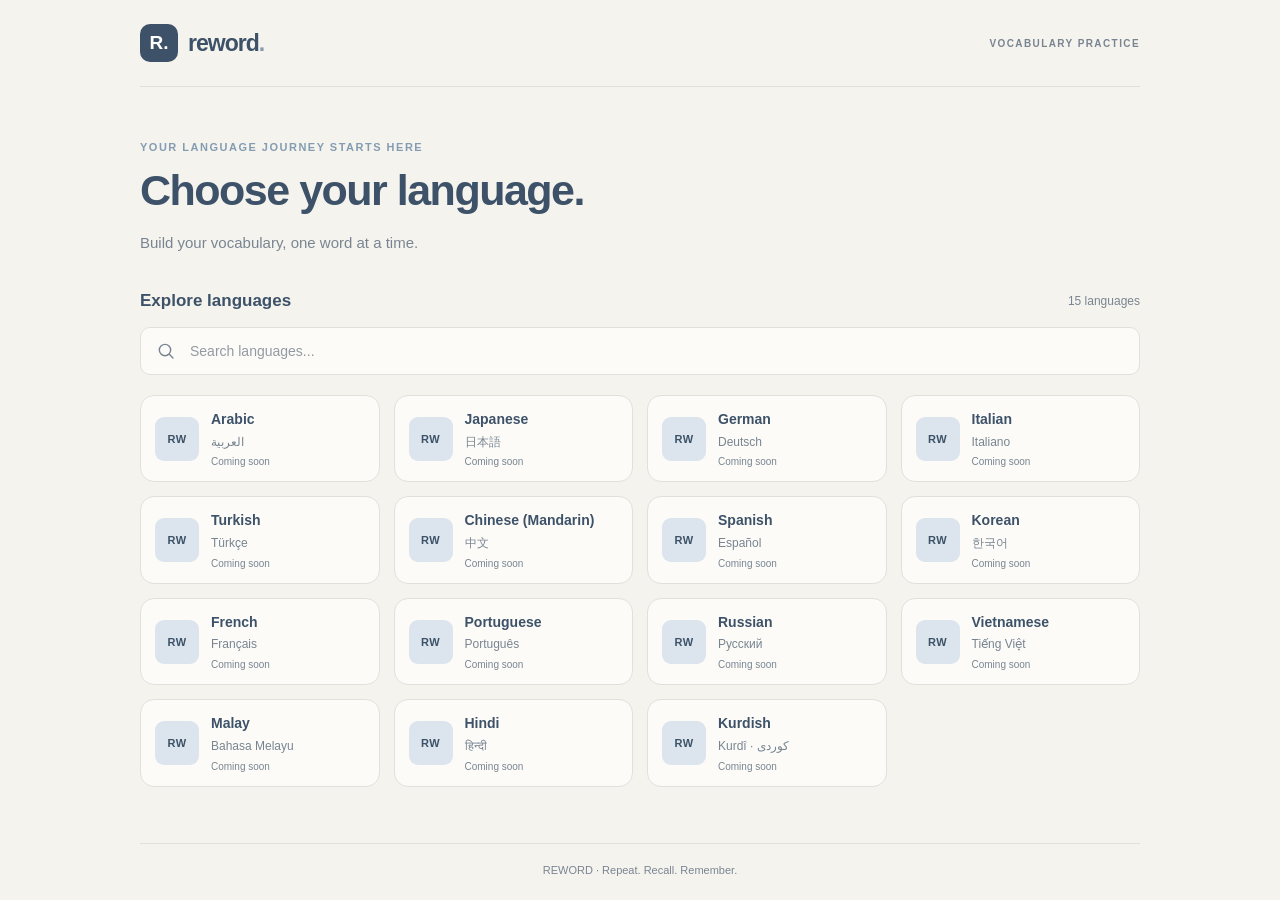
==== index.html @ 499ec7b2 "first commit" ====
<!DOCTYPE html>
<html lang="en">
<head>
    <meta charset="UTF-8">
    <meta name="viewport" content="width=device-width, initial-scale=1.0">

    <meta name="description"
          content="REWORD helps you build vocabulary through repetition.">

    <meta name="theme-color" content="#F5F3EE">

    <title>REWORD — Vocabulary Practice</title>

    <!-- CSS -->
    <link rel="stylesheet" href="css/style.css">
</head>

<body>

    <!-- HEADER -->
    <header class="site-header">

        <a class="brand" href="index.html" aria-label="REWORD home">
            <span class="brand-mark">R.</span>
            <span class="brand-name">reword<span class="brand-dot">.</span></span>
        </a>

        <span class="header-label">VOCABULARY PRACTICE</span>

    </header>


    <!-- MAIN CONTENT -->
    <main class="main-content">

        <!-- INTRODUCTION -->
        <section class="intro">
            <p class="eyebrow">YOUR LANGUAGE JOURNEY STARTS HERE</p>

            <h1>Choose your language.</h1>

            <p class="intro-description">
                Build your vocabulary, one word at a time.
            </p>
        </section>


        <!-- LANGUAGE CATALOG -->
        <section class="language-section">

            <div class="catalog-heading">
                <h2>Explore languages</h2>

                <span id="language-count" class="language-count">
                    15 languages
                </span>
            </div>


            <!-- SEARCH -->
            <label class="search-box" for="language-search">

                <svg
                    class="search-icon"
                    viewBox="0 0 24 24"
                    fill="none"
                    aria-hidden="true"
                >
                    <circle
                        cx="10.8"
                        cy="10.8"
                        r="6.8"
                        stroke="currentColor"
                        stroke-width="1.7"
                    />

                    <path
                        d="m16 16 4.3 4.3"
                        stroke="currentColor"
                        stroke-width="1.7"
                        stroke-linecap="round"
                    />
                </svg>

                <input
                    type="search"
                    id="language-search"
                    placeholder="Search languages..."
                    autocomplete="off"
                    spellcheck="false"
                >

            </label>


            <!-- JAVASCRIPT WILL INSERT LANGUAGE CARDS HERE -->
            <div
                id="language-grid"
                class="language-grid"
            ></div>


            <!-- EMPTY SEARCH RESULT -->
            <p id="empty-message" class="empty-message" hidden>
                No languages found. Try another search.
            </p>

        </section>

    </main>


    <!-- FOOTER -->
    <footer class="site-footer">
        <p>REWORD · Repeat. Recall. Remember.</p>
    </footer>


    <!-- JAVASCRIPT: PLACED AT THE BOTTOM -->
    <script src="js/script.js"></script>

</body>
</html>
---- css/style.css ----
/* =========================
   1. COLOR PALETTE
========================= */

:root {
    --cream: #F5F3EE;
    --mist-blue: #DCE5ED;
    --dusty-blue: #849CB2;
    --slate-blue: #3D5268;

    --text: #344657;
    --muted-text: #788591;
    --border: #E1E0DB;
    --card: #FCFBF8;
    --white: #FFFFFF;

    --radius-card: 14px;
    --radius-small: 10px;
}


/* =========================
   2. BASIC RESET
========================= */

* {
    box-sizing: border-box;
}

html {
    min-height: 100%;
    scroll-behavior: smooth;
}

body {
    margin: 0;
    min-height: 100vh;
    display: flex;
    flex-direction: column;

    background: var(--cream);
    color: var(--text);

    font-family:
        Inter,
        "Segoe UI",
        Arial,
        sans-serif;

    -webkit-font-smoothing: antialiased;
}

a {
    color: inherit;
    text-decoration: none;
}

button,
input {
    font: inherit;
}


/* =========================
   3. HEADER
========================= */

.site-header {
    width: min(100% - 48px, 1000px);
    margin: 0 auto;
    padding: 24px 0;

    display: flex;
    align-items: center;
    justify-content: space-between;

    border-bottom: 1px solid var(--border);
}

.brand {
    display: inline-flex;
    align-items: center;
    gap: 10px;
}

.brand-mark {
    display: grid;
    place-items: center;

    width: 38px;
    height: 38px;

    border-radius: 10px;
    background: var(--slate-blue);
    color: var(--white);

    font-size: 19px;
    font-weight: 700;
}

.brand-name {
    color: var(--slate-blue);
    font-size: 23px;
    font-weight: 700;
    letter-spacing: -1px;
}

.brand-dot {
    color: var(--dusty-blue);
}

.header-label {
    color: var(--muted-text);
    font-size: 10px;
    font-weight: 700;
    letter-spacing: 1.4px;
}


/* =========================
   4. MAIN CONTENT
========================= */

.main-content {
    flex: 1;
    width: min(100% - 48px, 1000px);
    margin: 0 auto;
}

.intro {
    padding: 54px 0 36px;
}

.eyebrow {
    margin: 0 0 12px;

    color: var(--dusty-blue);
    font-size: 11px;
    font-weight: 700;
    letter-spacing: 1.5px;
}

h1,
h2,
p {
    overflow-wrap: break-word;
}

h1 {
    margin: 0;

    color: var(--slate-blue);
    font-size: clamp(30px, 5vw, 43px);
    line-height: 1.2;
    letter-spacing: -1.5px;
}

.intro-description {
    margin: 13px 0 0;

    color: var(--muted-text);
    font-size: 15px;
    line-height: 1.7;
}


/* =========================
   5. LANGUAGE CATALOG
========================= */

.language-section {
    padding-bottom: 52px;
}

.catalog-heading {
    display: flex;
    align-items: center;
    justify-content: space-between;
    gap: 12px;

    margin-bottom: 16px;
}

.catalog-heading h2 {
    margin: 0;

    color: var(--slate-blue);
    font-size: 17px;
    font-weight: 650;
}

.language-count {
    color: var(--muted-text);
    font-size: 12px;
}


/* Search field */

.search-box {
    display: flex;
    align-items: center;
    gap: 12px;

    width: 100%;
    min-height: 48px;
    margin-bottom: 20px;
    padding: 0 15px;

    border: 1px solid var(--border);
    border-radius: var(--radius-small);
    background: var(--card);

    transition:
        border-color 160ms ease,
        box-shadow 160ms ease;
}

.search-box:focus-within {
    border-color: var(--dusty-blue);
    box-shadow: 0 0 0 3px rgba(132, 156, 178, 0.16);
}

.search-icon {
    flex: 0 0 20px;
    width: 20px;
    height: 20px;
    color: var(--muted-text);
}

.search-box input {
    width: 100%;
    min-width: 0;
    min-height: 46px;

    border: 0;
    outline: 0;
    background: transparent;

    color: var(--text);
    font-size: 14px;
}

.search-box input::placeholder {
    color: #929BA3;
}


/* Responsive card grid */

.language-grid {
    display: grid;
    grid-template-columns: repeat(2, minmax(0, 1fr));
    gap: 12px;
}


/* Individual language card */

.language-card {
    display: flex;
    align-items: center;
    gap: 12px;

    min-width: 0;
    min-height: 76px;
    padding: 12px;

    border: 1px solid var(--border);
    border-radius: var(--radius-card);
    background: var(--card);

    transition:
        border-color 160ms ease,
        background-color 160ms ease,
        transform 160ms ease;
}

.language-card:hover {
    border-color: #C4D0DA;
    background: var(--white);
    transform: translateY(-2px);
}

.language-card:focus-visible {
    outline: 3px solid var(--dusty-blue);
    outline-offset: 3px;
}


/* Small image thumbnail */

.language-image {
    display: block;
    flex: 0 0 44px;

    width: 44px;
    height: 44px;

    overflow: hidden;
    border-radius: 9px;
    background: var(--mist-blue);
    object-fit: cover;
}


/* Image placeholder shown until artwork is added */

.image-placeholder {
    display: grid;
    place-items: center;
    flex: 0 0 44px;

    width: 44px;
    height: 44px;

    border-radius: 9px;
    background: var(--mist-blue);
    color: var(--slate-blue);

    font-size: 11px;
    font-weight: 700;
    letter-spacing: 0.5px;
}

.language-info {
    flex: 1;
    min-width: 0;
}

.language-name {
    margin: 0;

    color: var(--slate-blue);
    font-size: 14px;
    font-weight: 650;
    line-height: 1.4;
}

.language-native {
    margin: 4px 0 0;

    color: var(--muted-text);
    font-size: 12px;
    line-height: 1.4;
}

.language-status {
    display: block;
    margin-top: 6px;

    color: var(--muted-text);
    font-size: 10px;
}


/* No search results */

.empty-message {
    padding: 30px 12px;

    color: var(--muted-text);
    font-size: 14px;
    text-align: center;
}


/* =========================
   6. FOOTER
========================= */

.site-footer {
    width: min(100% - 48px, 1000px);
    margin: 0 auto;
    padding: 20px 0 24px;

    border-top: 1px solid var(--border);

    color: var(--muted-text);
    font-size: 11px;
    text-align: center;
}

.site-footer p {
    margin: 0;
}


/* =========================
   7. RESPONSIVE DESIGN
========================= */

/* Small mobile phones */

@media (max-width: 420px) {
    .site-header,
    .main-content,
    .site-footer {
        width: calc(100% - 28px);
    }

    .site-header {
        padding: 18px 0;
    }

    .brand-name {
        font-size: 21px;
    }

    .header-label {
        max-width: 110px;
        font-size: 8px;
        letter-spacing: 0.8px;
        text-align: right;
    }

    .intro {
        padding: 38px 0 28px;
    }

    .eyebrow {
        font-size: 9px;
        letter-spacing: 1px;
    }

    h1 {
        font-size: 30px;
        letter-spacing: -1px;
    }

    .intro-description {
        font-size: 13px;
    }

    .language-grid {
        gap: 8px;
    }

    .language-card {
        gap: 8px;
        min-height: 70px;
        padding: 9px;
    }

    .language-image,
    .image-placeholder {
        flex-basis: 34px;
        width: 34px;
        height: 34px;
    }

    .language-name {
        font-size: 12px;
    }

    .language-native {
        font-size: 11px;
    }
}

/* Wider screens */

@media (min-width: 700px) {
    .language-grid {
        grid-template-columns: repeat(3, minmax(0, 1fr));
        gap: 14px;
    }

    .language-card {
        padding: 14px;
    }
}

@media (min-width: 960px) {
    .language-grid {
        grid-template-columns: repeat(4, minmax(0, 1fr));
    }
}

/* Respect reduced-motion preferences */

@media (prefers-reduced-motion: reduce) {
    *,
    *::before,
    *::after {
        scroll-behavior: auto !important;
        transition: none !important;
    }
}
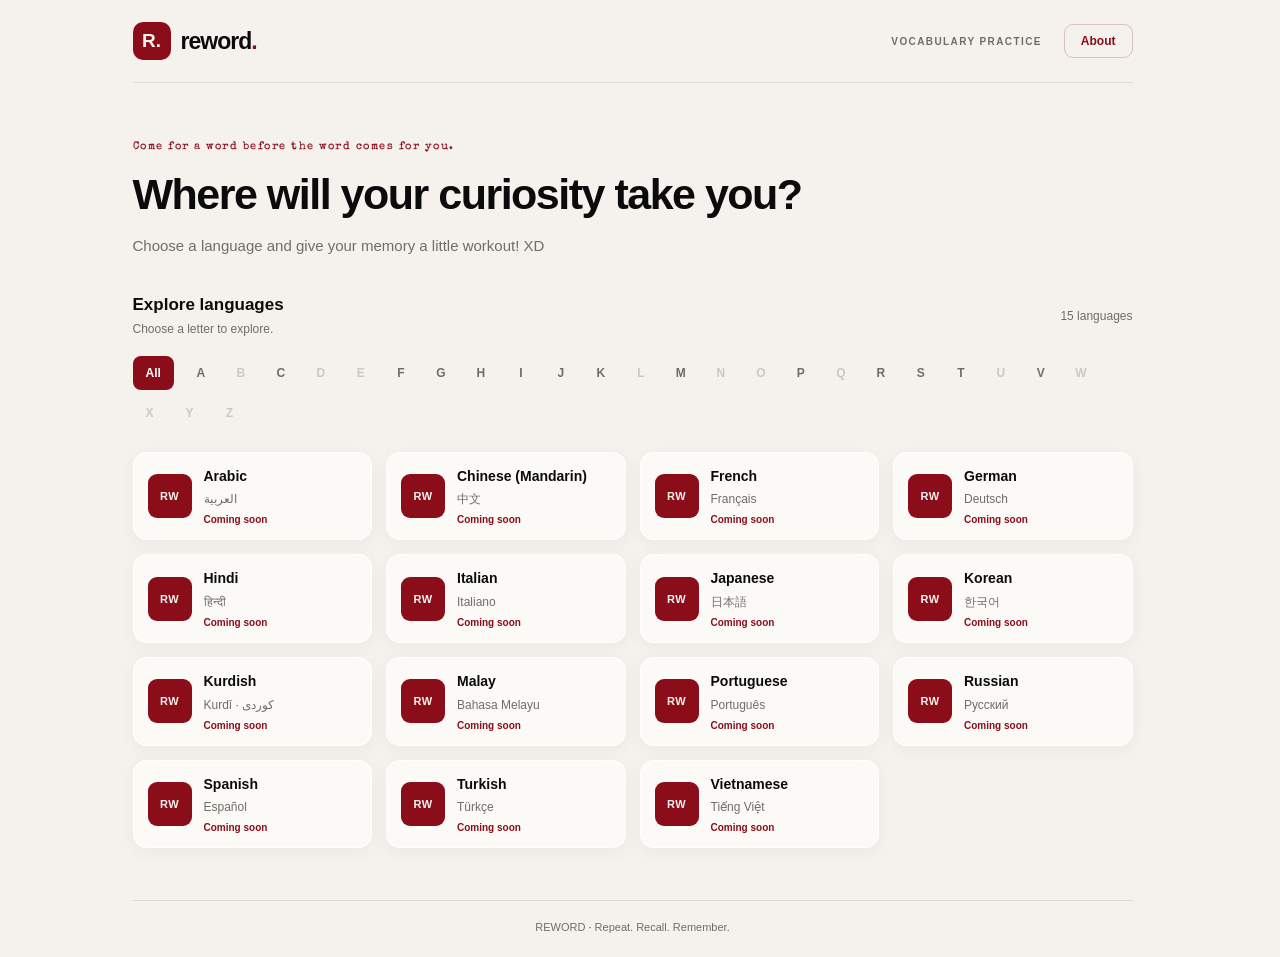
==== commit f9162546: "changed palette colour, changed search bar to more simple like a-z filter, add button about." ====
--- a/index.html
+++ b/index.html
@@ -1,3 +1,4 @@
+
 <!DOCTYPE html>
 <html lang="en">
 <head>
@@ -7,12 +8,20 @@
     <meta name="description"
           content="REWORD helps you build vocabulary through repetition.">
 
-    <meta name="theme-color" content="#F5F3EE">
+    <meta name="theme-color" content="#F5F2ED">
 
     <title>REWORD — Vocabulary Practice</title>
 
-    <!-- CSS -->
+    
+<link rel="preconnect" href="https://fonts.googleapis.com">
+<link rel="preconnect" href="https://fonts.gstatic.com" crossorigin>
+<link href="https://fonts.googleapis.com/css2?family=Special+Elite&display=swap" rel="stylesheet">
+
+<link rel="stylesheet" href="css/style.css">
+
+
     <link rel="stylesheet" href="css/style.css">
+    <script src="js/script.js" defer></script>
 </head>
 
 <body>
@@ -25,7 +34,19 @@
             <span class="brand-name">reword<span class="brand-dot">.</span></span>
         </a>
 
-        <span class="header-label">VOCABULARY PRACTICE</span>
+        <div class="header-actions">
+            <span class="header-label">VOCABULARY PRACTICE</span>
+
+            <button
+                class="about-button"
+                id="about-open"
+                type="button"
+                aria-haspopup="dialog"
+                aria-controls="about-dialog"
+            >
+                About
+            </button>
+        </div>
 
     </header>
 
@@ -33,14 +54,13 @@
     <!-- MAIN CONTENT -->
     <main class="main-content">
 
-        <!-- INTRODUCTION -->
         <section class="intro">
-            <p class="eyebrow">YOUR LANGUAGE JOURNEY STARTS HERE</p>
+            <p class="eyebrow">Come for a word before the word comes for you.</p>
 
-            <h1>Choose your language.</h1>
+            <h1>Where will your curiosity take you?</h1>
 
             <p class="intro-description">
-                Build your vocabulary, one word at a time.
+                Choose a language and give your memory a little workout! XD
             </p>
         </section>
 
@@ -49,7 +69,12 @@
         <section class="language-section">
 
             <div class="catalog-heading">
-                <h2>Explore languages</h2>
+                <div>
+                    <h2>Explore languages</h2>
+                    <p class="catalog-subtitle">
+                        Choose a letter to explore.
+                    </p>
+                </div>
 
                 <span id="language-count" class="language-count">
                     15 languages
@@ -57,52 +82,25 @@
             </div>
 
 
-            <!-- SEARCH -->
-            <label class="search-box" for="language-search">
-
-                <svg
-                    class="search-icon"
-                    viewBox="0 0 24 24"
-                    fill="none"
-                    aria-hidden="true"
-                >
-                    <circle
-                        cx="10.8"
-                        cy="10.8"
-                        r="6.8"
-                        stroke="currentColor"
-                        stroke-width="1.7"
-                    />
-
-                    <path
-                        d="m16 16 4.3 4.3"
-                        stroke="currentColor"
-                        stroke-width="1.7"
-                        stroke-linecap="round"
-                    />
-                </svg>
-
-                <input
-                    type="search"
-                    id="language-search"
-                    placeholder="Search languages..."
-                    autocomplete="off"
-                    spellcheck="false"
-                >
-
-            </label>
+            <!-- A–Z FILTER -->
+            <nav
+                id="alphabet-filter"
+                class="alphabet-filter"
+                aria-label="Filter languages alphabetically"
+            >
+                <!-- JavaScript inserts the filter buttons here. -->
+            </nav>
 
 
-            <!-- JAVASCRIPT WILL INSERT LANGUAGE CARDS HERE -->
+            <!-- LANGUAGE CARDS -->
             <div
                 id="language-grid"
                 class="language-grid"
             ></div>
 
 
-            <!-- EMPTY SEARCH RESULT -->
             <p id="empty-message" class="empty-message" hidden>
-                No languages found. Try another search.
+                No languages start with this letter.
             </p>
 
         </section>
@@ -110,14 +108,66 @@
     </main>
 
 
+    <!-- ABOUT DIALOG -->
+    <dialog
+        id="about-dialog"
+        class="about-dialog"
+        aria-labelledby="about-title"
+    >
+        <div class="about-content">
+
+            <div class="about-heading">
+                <div>
+                    <p class="eyebrow">THE IDEA BEHIND REWORD</p>
+                    <h2 id="about-title">Why REWORD?</h2>
+                </div>
+
+                <button
+                    class="about-close"
+                    id="about-close"
+                    type="button"
+                    aria-label="Close About"
+                >
+                    &times;
+                </button>
+            </div>
+
+     <p>
+    REWORD began with a personal need: I wanted my own
+    language-learning library with visual references and
+    tools to help me remember vocabulary. I believe words
+    are a good place to start — after all, how can we build
+    sentences without knowing the words? Unable to afford
+    expensive courses, I decided to build the learning
+    space I wished I had.
+</p>
+
+<p>
+    I'm still learning to code, with AI helping along the
+    way, but the ideas come from my own needs, and the 3D
+    images are made by me. REWORD is free for personal use.
+    For other licensing needs, please contact me first.
+    This project is still a work in progress, so mistakes
+    may happen. If you find it useful, optional donations
+    are welcome.
+</p>
+
+<div class="about-quote">
+    Repeat. Recall. Remember.
+</div>
+
+<p class="about-signature">
+    REWORD — Words First. Fluency Follows.
+</p>
+
+        </div>
+    </dialog>
+
+
     <!-- FOOTER -->
     <footer class="site-footer">
-        <p>REWORD · Repeat. Recall. Remember.</p>
+        <p>REWORD <span>·</span> Repeat. Recall. Remember.</p>
     </footer>
 
-
-    <!-- JAVASCRIPT: PLACED AT THE BOTTOM -->
-    <script src="js/script.js"></script>
-
 </body>
-</html>+</html>
--- a/css/style.css
+++ b/css/style.css
@@ -1,28 +1,34 @@
 
-/* =========================
-   1. COLOR PALETTE
-========================= */
+/* ========================================
+   1. COLORS & VARIABLES
+======================================== */
 
 :root {
-    --cream: #F5F3EE;
-    --mist-blue: #DCE5ED;
-    --dusty-blue: #849CB2;
-    --slate-blue: #3D5268;
-
-    --text: #344657;
-    --muted-text: #788591;
-    --border: #E1E0DB;
-    --card: #FCFBF8;
+    --black: #0B0B0B;
+    --crimson: #8B0D1A;
+    --off-white: #F5F2ED;
     --white: #FFFFFF;
+
+    --background: var(--off-white);
+    --text: var(--black);
+    --muted-text: #716C68;
+    --border: rgba(11, 11, 11, 0.10);
+
+    --card: rgba(255, 255, 255, 0.58);
+    --card-hover: rgba(255, 255, 255, 0.88);
+    --glass-border: rgba(255, 255, 255, 0.80);
 
     --radius-card: 14px;
     --radius-small: 10px;
-}
-
-
-/* =========================
-   2. BASIC RESET
-========================= */
+
+    --shadow-soft: 0 4px 18px rgba(11, 11, 11, 0.045);
+    --shadow-hover: 0 8px 24px rgba(11, 11, 11, 0.075);
+}
+
+
+/* ========================================
+   2. RESET & BASE
+======================================== */
 
 * {
     box-sizing: border-box;
@@ -30,25 +36,31 @@
 
 html {
     min-height: 100%;
-    scroll-behavior: smooth;
+    scrollbar-gutter: stable;
 }
 
 body {
-    margin: 0;
-    min-height: 100vh;
     display: flex;
     flex-direction: column;
 
-    background: var(--cream);
+    min-height: 100vh;
+    margin: 0;
+
+    background: var(--background);
     color: var(--text);
 
-    font-family:
-        Inter,
-        "Segoe UI",
-        Arial,
-        sans-serif;
-
+    font-family: Inter, "Segoe UI", Arial, sans-serif;
     -webkit-font-smoothing: antialiased;
+}
+
+button,
+input {
+    font: inherit;
+    -webkit-tap-highlight-color: transparent;
+}
+
+button {
+    color: inherit;
 }
 
 a {
@@ -56,24 +68,37 @@
     text-decoration: none;
 }
 
-button,
-input {
-    font: inherit;
-}
-
-
-/* =========================
+img {
+    max-width: 100%;
+}
+
+h1,
+h2,
+h3,
+p {
+    overflow-wrap: break-word;
+}
+
+button:focus-visible,
+a:focus-visible {
+    outline: 3px solid var(--crimson);
+    outline-offset: 3px;
+}
+
+
+/* ========================================
    3. HEADER
-========================= */
+======================================== */
 
 .site-header {
-    width: min(100% - 48px, 1000px);
-    margin: 0 auto;
-    padding: 24px 0;
-
     display: flex;
     align-items: center;
     justify-content: space-between;
+    gap: 20px;
+
+    width: min(100% - 48px, 1000px);
+    margin: 0 auto;
+    padding: 22px 0;
 
     border-bottom: 1px solid var(--border);
 }
@@ -82,6 +107,7 @@
     display: inline-flex;
     align-items: center;
     gap: 10px;
+    flex-shrink: 0;
 }
 
 .brand-mark {
@@ -92,22 +118,28 @@
     height: 38px;
 
     border-radius: 10px;
-    background: var(--slate-blue);
-    color: var(--white);
+    background: var(--crimson);
+    color: var(--off-white);
 
     font-size: 19px;
-    font-weight: 700;
+    font-weight: 750;
 }
 
 .brand-name {
-    color: var(--slate-blue);
+    color: var(--black);
     font-size: 23px;
-    font-weight: 700;
+    font-weight: 750;
     letter-spacing: -1px;
 }
 
 .brand-dot {
-    color: var(--dusty-blue);
+    color: var(--crimson);
+}
+
+.header-actions {
+    display: flex;
+    align-items: center;
+    gap: 22px;
 }
 
 .header-label {
@@ -117,13 +149,40 @@
     letter-spacing: 1.4px;
 }
 
-
-/* =========================
-   4. MAIN CONTENT
-========================= */
+.about-button {
+    padding: 9px 16px;
+
+    border: 1px solid rgba(139, 13, 26, 0.22);
+    border-radius: 9px;
+
+    background: transparent;
+    color: var(--crimson);
+
+    font-size: 12px;
+    font-weight: 700;
+
+    cursor: pointer;
+
+    transition:
+        background-color 160ms ease,
+        color 160ms ease,
+        border-color 160ms ease;
+}
+
+.about-button:hover {
+    background: var(--crimson);
+    border-color: var(--crimson);
+    color: var(--white);
+}
+
+
+/* ========================================
+   4. MAIN CONTENT & INTRO
+======================================== */
 
 .main-content {
     flex: 1;
+
     width: min(100% - 48px, 1000px);
     margin: 0 auto;
 }
@@ -132,26 +191,26 @@
     padding: 54px 0 36px;
 }
 
+
 .eyebrow {
     margin: 0 0 12px;
 
-    color: var(--dusty-blue);
+    font-family: "Special Elite", monospace;
+    color: var(--crimson);
     font-size: 11px;
-    font-weight: 700;
+    font-weight: 400;
     letter-spacing: 1.5px;
-}
-
-h1,
-h2,
-p {
-    overflow-wrap: break-word;
-}
+    line-height: 1.8;
+    text-shadow: 0 0 1px rgba(139, 13, 26, 0.35);
+}
+
 
 h1 {
     margin: 0;
 
-    color: var(--slate-blue);
+    color: var(--black);
     font-size: clamp(30px, 5vw, 43px);
+    font-weight: 750;
     line-height: 1.2;
     letter-spacing: -1.5px;
 }
@@ -165,9 +224,9 @@
 }
 
 
-/* =========================
+/* ========================================
    5. LANGUAGE CATALOG
-========================= */
+======================================== */
 
 .language-section {
     padding-bottom: 52px;
@@ -177,77 +236,98 @@
     display: flex;
     align-items: center;
     justify-content: space-between;
-    gap: 12px;
-
-    margin-bottom: 16px;
+    gap: 16px;
+
+    margin-bottom: 18px;
 }
 
 .catalog-heading h2 {
     margin: 0;
 
-    color: var(--slate-blue);
+    color: var(--black);
     font-size: 17px;
+    font-weight: 700;
+}
+
+.catalog-subtitle {
+    margin: 5px 0 0;
+
+    color: var(--muted-text);
+    font-size: 12px;
+    line-height: 1.5;
+}
+
+.language-count {
+    flex-shrink: 0;
+
+    color: var(--muted-text);
+    font-size: 12px;
+    white-space: nowrap;
+}
+
+
+/* ========================================
+   6. A–Z FILTER
+======================================== */
+
+.alphabet-filter {
+    display: flex;
+    flex-wrap: wrap;
+    gap: 6px;
+
+    margin-bottom: 22px;
+}
+
+.letter-button {
+    display: grid;
+    place-items: center;
+
+    min-width: 34px;
+    height: 34px;
+    padding: 0 8px;
+
+    border: 1px solid transparent;
+    border-radius: 8px;
+
+    background: transparent;
+    color: var(--muted-text);
+
+    font-size: 12px;
     font-weight: 650;
-}
-
-.language-count {
-    color: var(--muted-text);
-    font-size: 12px;
-}
-
-
-/* Search field */
-
-.search-box {
-    display: flex;
-    align-items: center;
-    gap: 12px;
-
-    width: 100%;
-    min-height: 48px;
-    margin-bottom: 20px;
-    padding: 0 15px;
-
-    border: 1px solid var(--border);
-    border-radius: var(--radius-small);
-    background: var(--card);
+
+    cursor: pointer;
 
     transition:
-        border-color 160ms ease,
-        box-shadow 160ms ease;
-}
-
-.search-box:focus-within {
-    border-color: var(--dusty-blue);
-    box-shadow: 0 0 0 3px rgba(132, 156, 178, 0.16);
-}
-
-.search-icon {
-    flex: 0 0 20px;
-    width: 20px;
-    height: 20px;
-    color: var(--muted-text);
-}
-
-.search-box input {
-    width: 100%;
-    min-width: 0;
-    min-height: 46px;
-
-    border: 0;
-    outline: 0;
-    background: transparent;
-
-    color: var(--text);
-    font-size: 14px;
-}
-
-.search-box input::placeholder {
-    color: #929BA3;
-}
-
-
-/* Responsive card grid */
+        background-color 150ms ease,
+        color 150ms ease,
+        border-color 150ms ease;
+}
+
+.letter-button:hover:not(:disabled) {
+    border-color: var(--border);
+    background: rgba(255, 255, 255, 0.65);
+    color: var(--black);
+}
+
+.letter-button[aria-pressed="true"] {
+    background: var(--crimson);
+    color: var(--white);
+}
+
+.letter-button:disabled {
+    opacity: 0.30;
+    cursor: not-allowed;
+}
+
+.letter-button.all-button {
+    padding: 0 12px;
+    margin-right: 4px;
+}
+
+
+/* ========================================
+   7. LANGUAGE GRID
+======================================== */
 
 .language-grid {
     display: grid;
@@ -256,7 +336,9 @@
 }
 
 
-/* Individual language card */
+/* ========================================
+   8. LANGUAGE CARDS
+======================================== */
 
 .language-card {
     display: flex;
@@ -267,46 +349,29 @@
     min-height: 76px;
     padding: 12px;
 
-    border: 1px solid var(--border);
+    border: 1px solid var(--glass-border);
     border-radius: var(--radius-card);
+
     background: var(--card);
+    box-shadow: var(--shadow-soft);
 
     transition:
+        background-color 160ms ease,
         border-color 160ms ease,
-        background-color 160ms ease,
+        box-shadow 160ms ease,
         transform 160ms ease;
 }
 
 .language-card:hover {
-    border-color: #C4D0DA;
-    background: var(--white);
     transform: translateY(-2px);
-}
-
-.language-card:focus-visible {
-    outline: 3px solid var(--dusty-blue);
-    outline-offset: 3px;
-}
-
-
-/* Small image thumbnail */
-
-.language-image {
-    display: block;
-    flex: 0 0 44px;
-
-    width: 44px;
-    height: 44px;
-
-    overflow: hidden;
-    border-radius: 9px;
-    background: var(--mist-blue);
-    object-fit: cover;
-}
-
-
-/* Image placeholder shown until artwork is added */
-
+
+    background: var(--card-hover);
+    border-color: rgba(139, 13, 26, 0.18);
+
+    box-shadow: var(--shadow-hover);
+}
+
+.language-image,
 .image-placeholder {
     display: grid;
     place-items: center;
@@ -315,12 +380,21 @@
     width: 44px;
     height: 44px;
 
+    overflow: hidden;
     border-radius: 9px;
-    background: var(--mist-blue);
-    color: var(--slate-blue);
+}
+
+.language-image {
+    background: #E9E3DC;
+    object-fit: cover;
+}
+
+.image-placeholder {
+    background: var(--crimson);
+    color: var(--off-white);
 
     font-size: 11px;
-    font-weight: 700;
+    font-weight: 750;
     letter-spacing: 0.5px;
 }
 
@@ -332,9 +406,9 @@
 .language-name {
     margin: 0;
 
-    color: var(--slate-blue);
+    color: var(--black);
     font-size: 14px;
-    font-weight: 650;
+    font-weight: 700;
     line-height: 1.4;
 }
 
@@ -343,32 +417,151 @@
 
     color: var(--muted-text);
     font-size: 12px;
-    line-height: 1.4;
+    line-height: 1.5;
 }
 
 .language-status {
     display: block;
     margin-top: 6px;
 
-    color: var(--muted-text);
+    color: var(--crimson);
     font-size: 10px;
-}
-
-
-/* No search results */
+    font-weight: 600;
+}
+
+
+/* ========================================
+   9. EMPTY MESSAGE
+======================================== */
 
 .empty-message {
-    padding: 30px 12px;
+    padding: 24px 12px;
 
     color: var(--muted-text);
     font-size: 14px;
     text-align: center;
 }
 
-
-/* =========================
-   6. FOOTER
-========================= */
+.empty-message[hidden] {
+    display: none;
+}
+
+
+/* ========================================
+   10. ABOUT DIALOG
+======================================== */
+
+.about-dialog {
+    width: min(520px, calc(100% - 32px));
+    max-width: 520px;
+    max-height: min(80vh, 680px);
+    padding: 0;
+
+    overflow-y: auto;
+
+    border: 1px solid rgba(11, 11, 11, 0.08);
+    border-radius: 18px;
+
+    background: var(--white);
+    color: var(--black);
+
+    box-shadow: 0 24px 80px rgba(0, 0, 0, 0.20);
+}
+
+.about-dialog::backdrop {
+    background: rgba(11, 11, 11, 0.48);
+}
+
+.about-content {
+    padding: 30px;
+}
+
+.about-heading {
+    display: flex;
+    align-items: flex-start;
+    justify-content: space-between;
+    gap: 20px;
+
+    margin-bottom: 24px;
+}
+
+.about-heading .eyebrow {
+    margin-bottom: 10px;
+    line-height: 1.6;
+}
+
+.about-heading h2 {
+    margin: 0;
+
+    font-size: 29px;
+    font-weight: 750;
+    line-height: 1.2;
+    letter-spacing: -0.8px;
+}
+
+.about-close {
+    display: grid;
+    place-items: center;
+    flex: 0 0 36px;
+
+    width: 36px;
+    height: 36px;
+
+    border: 0;
+    border-radius: 50%;
+
+    background: #F3F1EE;
+    color: var(--black);
+
+    font-size: 25px;
+    line-height: 1;
+
+    cursor: pointer;
+
+    transition:
+        background-color 150ms ease,
+        color 150ms ease;
+}
+
+.about-close:hover {
+    background: var(--crimson);
+    color: var(--white);
+}
+
+.about-content > p {
+    margin: 0 0 16px;
+
+    color: #514D49;
+    font-size: 14px;
+    line-height: 1.85;
+}
+
+.about-quote {
+    margin: 24px 0 18px;
+    padding: 16px 18px;
+
+    border-left: 3px solid var(--crimson);
+    border-radius: 0 8px 8px 0;
+
+    background: #F8F5F1;
+    color: var(--crimson);
+
+    font-size: 15px;
+    font-weight: 750;
+    letter-spacing: 0.1px;
+}
+
+.about-content > p.about-signature {
+    margin-bottom: 0;
+
+    color: var(--muted-text);
+    font-size: 11px;
+}
+
+
+/* ========================================
+   11. FOOTER
+======================================== */
 
 .site-footer {
     width: min(100% - 48px, 1000px);
@@ -386,12 +579,14 @@
     margin: 0;
 }
 
-
-/* =========================
-   7. RESPONSIVE DESIGN
-========================= */
-
-/* Small mobile phones */
+.site-footer span {
+    color: var(--crimson);
+}
+
+
+/* ========================================
+   12. MOBILE
+======================================== */
 
 @media (max-width: 420px) {
     .site-header,
@@ -402,17 +597,33 @@
 
     .site-header {
         padding: 18px 0;
+        gap: 10px;
+    }
+
+    .brand {
+        gap: 8px;
+    }
+
+    .brand-mark {
+        width: 34px;
+        height: 34px;
+        font-size: 17px;
     }
 
     .brand-name {
         font-size: 21px;
     }
 
+    .header-actions {
+        gap: 10px;
+    }
+
     .header-label {
-        max-width: 110px;
-        font-size: 8px;
-        letter-spacing: 0.8px;
-        text-align: right;
+        display: none;
+    }
+
+    .about-button {
+        padding: 8px 13px;
     }
 
     .intro {
@@ -431,6 +642,30 @@
 
     .intro-description {
         font-size: 13px;
+    }
+
+    .catalog-heading h2 {
+        font-size: 16px;
+    }
+
+    .catalog-subtitle {
+        font-size: 11px;
+    }
+
+    .alphabet-filter {
+        gap: 4px;
+        margin-bottom: 18px;
+    }
+
+    .letter-button {
+        min-width: 29px;
+        height: 32px;
+        padding: 0 6px;
+        font-size: 11px;
+    }
+
+    .letter-button.all-button {
+        padding: 0 9px;
     }
 
     .language-grid {
@@ -457,9 +692,28 @@
     .language-native {
         font-size: 11px;
     }
-}
-
-/* Wider screens */
+
+    .language-status {
+        font-size: 9px;
+    }
+
+    .about-content {
+        padding: 23px;
+    }
+
+    .about-heading h2 {
+        font-size: 25px;
+    }
+
+    .about-content > p {
+        font-size: 13px;
+    }
+}
+
+
+/* ========================================
+   13. TABLET & DESKTOP
+======================================== */
 
 @media (min-width: 700px) {
     .language-grid {
@@ -478,7 +732,10 @@
     }
 }
 
-/* Respect reduced-motion preferences */
+
+/* ========================================
+   14. ACCESSIBILITY
+======================================== */
 
 @media (prefers-reduced-motion: reduce) {
     *,
@@ -486,5 +743,6 @@
     *::after {
         scroll-behavior: auto !important;
         transition: none !important;
-    }
-}
+        animation: none !important;
+    }
+}
--- a/css/style.css
+++ b/css/style.css
@@ -1,28 +1,34 @@
 
-/* =========================
-   1. COLOR PALETTE
-========================= */
+/* ========================================
+   1. COLORS & VARIABLES
+======================================== */
 
 :root {
-    --cream: #F5F3EE;
-    --mist-blue: #DCE5ED;
-    --dusty-blue: #849CB2;
-    --slate-blue: #3D5268;
-
-    --text: #344657;
-    --muted-text: #788591;
-    --border: #E1E0DB;
-    --card: #FCFBF8;
+    --black: #0B0B0B;
+    --crimson: #8B0D1A;
+    --off-white: #F5F2ED;
     --white: #FFFFFF;
+
+    --background: var(--off-white);
+    --text: var(--black);
+    --muted-text: #716C68;
+    --border: rgba(11, 11, 11, 0.10);
+
+    --card: rgba(255, 255, 255, 0.58);
+    --card-hover: rgba(255, 255, 255, 0.88);
+    --glass-border: rgba(255, 255, 255, 0.80);
 
     --radius-card: 14px;
     --radius-small: 10px;
-}
-
-
-/* =========================
-   2. BASIC RESET
-========================= */
+
+    --shadow-soft: 0 4px 18px rgba(11, 11, 11, 0.045);
+    --shadow-hover: 0 8px 24px rgba(11, 11, 11, 0.075);
+}
+
+
+/* ========================================
+   2. RESET & BASE
+======================================== */
 
 * {
     box-sizing: border-box;
@@ -30,25 +36,31 @@
 
 html {
     min-height: 100%;
-    scroll-behavior: smooth;
+    scrollbar-gutter: stable;
 }
 
 body {
-    margin: 0;
-    min-height: 100vh;
     display: flex;
     flex-direction: column;
 
-    background: var(--cream);
+    min-height: 100vh;
+    margin: 0;
+
+    background: var(--background);
     color: var(--text);
 
-    font-family:
-        Inter,
-        "Segoe UI",
-        Arial,
-        sans-serif;
-
+    font-family: Inter, "Segoe UI", Arial, sans-serif;
     -webkit-font-smoothing: antialiased;
+}
+
+button,
+input {
+    font: inherit;
+    -webkit-tap-highlight-color: transparent;
+}
+
+button {
+    color: inherit;
 }
 
 a {
@@ -56,24 +68,37 @@
     text-decoration: none;
 }
 
-button,
-input {
-    font: inherit;
-}
-
-
-/* =========================
+img {
+    max-width: 100%;
+}
+
+h1,
+h2,
+h3,
+p {
+    overflow-wrap: break-word;
+}
+
+button:focus-visible,
+a:focus-visible {
+    outline: 3px solid var(--crimson);
+    outline-offset: 3px;
+}
+
+
+/* ========================================
    3. HEADER
-========================= */
+======================================== */
 
 .site-header {
-    width: min(100% - 48px, 1000px);
-    margin: 0 auto;
-    padding: 24px 0;
-
     display: flex;
     align-items: center;
     justify-content: space-between;
+    gap: 20px;
+
+    width: min(100% - 48px, 1000px);
+    margin: 0 auto;
+    padding: 22px 0;
 
     border-bottom: 1px solid var(--border);
 }
@@ -82,6 +107,7 @@
     display: inline-flex;
     align-items: center;
     gap: 10px;
+    flex-shrink: 0;
 }
 
 .brand-mark {
@@ -92,22 +118,28 @@
     height: 38px;
 
     border-radius: 10px;
-    background: var(--slate-blue);
-    color: var(--white);
+    background: var(--crimson);
+    color: var(--off-white);
 
     font-size: 19px;
-    font-weight: 700;
+    font-weight: 750;
 }
 
 .brand-name {
-    color: var(--slate-blue);
+    color: var(--black);
     font-size: 23px;
-    font-weight: 700;
+    font-weight: 750;
     letter-spacing: -1px;
 }
 
 .brand-dot {
-    color: var(--dusty-blue);
+    color: var(--crimson);
+}
+
+.header-actions {
+    display: flex;
+    align-items: center;
+    gap: 22px;
 }
 
 .header-label {
@@ -117,13 +149,40 @@
     letter-spacing: 1.4px;
 }
 
-
-/* =========================
-   4. MAIN CONTENT
-========================= */
+.about-button {
+    padding: 9px 16px;
+
+    border: 1px solid rgba(139, 13, 26, 0.22);
+    border-radius: 9px;
+
+    background: transparent;
+    color: var(--crimson);
+
+    font-size: 12px;
+    font-weight: 700;
+
+    cursor: pointer;
+
+    transition:
+        background-color 160ms ease,
+        color 160ms ease,
+        border-color 160ms ease;
+}
+
+.about-button:hover {
+    background: var(--crimson);
+    border-color: var(--crimson);
+    color: var(--white);
+}
+
+
+/* ========================================
+   4. MAIN CONTENT & INTRO
+======================================== */
 
 .main-content {
     flex: 1;
+
     width: min(100% - 48px, 1000px);
     margin: 0 auto;
 }
@@ -132,26 +191,26 @@
     padding: 54px 0 36px;
 }
 
+
 .eyebrow {
     margin: 0 0 12px;
 
-    color: var(--dusty-blue);
+    font-family: "Special Elite", monospace;
+    color: var(--crimson);
     font-size: 11px;
-    font-weight: 700;
+    font-weight: 400;
     letter-spacing: 1.5px;
-}
-
-h1,
-h2,
-p {
-    overflow-wrap: break-word;
-}
+    line-height: 1.8;
+    text-shadow: 0 0 1px rgba(139, 13, 26, 0.35);
+}
+
 
 h1 {
     margin: 0;
 
-    color: var(--slate-blue);
+    color: var(--black);
     font-size: clamp(30px, 5vw, 43px);
+    font-weight: 750;
     line-height: 1.2;
     letter-spacing: -1.5px;
 }
@@ -165,9 +224,9 @@
 }
 
 
-/* =========================
+/* ========================================
    5. LANGUAGE CATALOG
-========================= */
+======================================== */
 
 .language-section {
     padding-bottom: 52px;
@@ -177,77 +236,98 @@
     display: flex;
     align-items: center;
     justify-content: space-between;
-    gap: 12px;
-
-    margin-bottom: 16px;
+    gap: 16px;
+
+    margin-bottom: 18px;
 }
 
 .catalog-heading h2 {
     margin: 0;
 
-    color: var(--slate-blue);
+    color: var(--black);
     font-size: 17px;
+    font-weight: 700;
+}
+
+.catalog-subtitle {
+    margin: 5px 0 0;
+
+    color: var(--muted-text);
+    font-size: 12px;
+    line-height: 1.5;
+}
+
+.language-count {
+    flex-shrink: 0;
+
+    color: var(--muted-text);
+    font-size: 12px;
+    white-space: nowrap;
+}
+
+
+/* ========================================
+   6. A–Z FILTER
+======================================== */
+
+.alphabet-filter {
+    display: flex;
+    flex-wrap: wrap;
+    gap: 6px;
+
+    margin-bottom: 22px;
+}
+
+.letter-button {
+    display: grid;
+    place-items: center;
+
+    min-width: 34px;
+    height: 34px;
+    padding: 0 8px;
+
+    border: 1px solid transparent;
+    border-radius: 8px;
+
+    background: transparent;
+    color: var(--muted-text);
+
+    font-size: 12px;
     font-weight: 650;
-}
-
-.language-count {
-    color: var(--muted-text);
-    font-size: 12px;
-}
-
-
-/* Search field */
-
-.search-box {
-    display: flex;
-    align-items: center;
-    gap: 12px;
-
-    width: 100%;
-    min-height: 48px;
-    margin-bottom: 20px;
-    padding: 0 15px;
-
-    border: 1px solid var(--border);
-    border-radius: var(--radius-small);
-    background: var(--card);
+
+    cursor: pointer;
 
     transition:
-        border-color 160ms ease,
-        box-shadow 160ms ease;
-}
-
-.search-box:focus-within {
-    border-color: var(--dusty-blue);
-    box-shadow: 0 0 0 3px rgba(132, 156, 178, 0.16);
-}
-
-.search-icon {
-    flex: 0 0 20px;
-    width: 20px;
-    height: 20px;
-    color: var(--muted-text);
-}
-
-.search-box input {
-    width: 100%;
-    min-width: 0;
-    min-height: 46px;
-
-    border: 0;
-    outline: 0;
-    background: transparent;
-
-    color: var(--text);
-    font-size: 14px;
-}
-
-.search-box input::placeholder {
-    color: #929BA3;
-}
-
-
-/* Responsive card grid */
+        background-color 150ms ease,
+        color 150ms ease,
+        border-color 150ms ease;
+}
+
+.letter-button:hover:not(:disabled) {
+    border-color: var(--border);
+    background: rgba(255, 255, 255, 0.65);
+    color: var(--black);
+}
+
+.letter-button[aria-pressed="true"] {
+    background: var(--crimson);
+    color: var(--white);
+}
+
+.letter-button:disabled {
+    opacity: 0.30;
+    cursor: not-allowed;
+}
+
+.letter-button.all-button {
+    padding: 0 12px;
+    margin-right: 4px;
+}
+
+
+/* ========================================
+   7. LANGUAGE GRID
+======================================== */
 
 .language-grid {
     display: grid;
@@ -256,7 +336,9 @@
 }
 
 
-/* Individual language card */
+/* ========================================
+   8. LANGUAGE CARDS
+======================================== */
 
 .language-card {
     display: flex;
@@ -267,46 +349,29 @@
     min-height: 76px;
     padding: 12px;
 
-    border: 1px solid var(--border);
+    border: 1px solid var(--glass-border);
     border-radius: var(--radius-card);
+
     background: var(--card);
+    box-shadow: var(--shadow-soft);
 
     transition:
+        background-color 160ms ease,
         border-color 160ms ease,
-        background-color 160ms ease,
+        box-shadow 160ms ease,
         transform 160ms ease;
 }
 
 .language-card:hover {
-    border-color: #C4D0DA;
-    background: var(--white);
     transform: translateY(-2px);
-}
-
-.language-card:focus-visible {
-    outline: 3px solid var(--dusty-blue);
-    outline-offset: 3px;
-}
-
-
-/* Small image thumbnail */
-
-.language-image {
-    display: block;
-    flex: 0 0 44px;
-
-    width: 44px;
-    height: 44px;
-
-    overflow: hidden;
-    border-radius: 9px;
-    background: var(--mist-blue);
-    object-fit: cover;
-}
-
-
-/* Image placeholder shown until artwork is added */
-
+
+    background: var(--card-hover);
+    border-color: rgba(139, 13, 26, 0.18);
+
+    box-shadow: var(--shadow-hover);
+}
+
+.language-image,
 .image-placeholder {
     display: grid;
     place-items: center;
@@ -315,12 +380,21 @@
     width: 44px;
     height: 44px;
 
+    overflow: hidden;
     border-radius: 9px;
-    background: var(--mist-blue);
-    color: var(--slate-blue);
+}
+
+.language-image {
+    background: #E9E3DC;
+    object-fit: cover;
+}
+
+.image-placeholder {
+    background: var(--crimson);
+    color: var(--off-white);
 
     font-size: 11px;
-    font-weight: 700;
+    font-weight: 750;
     letter-spacing: 0.5px;
 }
 
@@ -332,9 +406,9 @@
 .language-name {
     margin: 0;
 
-    color: var(--slate-blue);
+    color: var(--black);
     font-size: 14px;
-    font-weight: 650;
+    font-weight: 700;
     line-height: 1.4;
 }
 
@@ -343,32 +417,151 @@
 
     color: var(--muted-text);
     font-size: 12px;
-    line-height: 1.4;
+    line-height: 1.5;
 }
 
 .language-status {
     display: block;
     margin-top: 6px;
 
-    color: var(--muted-text);
+    color: var(--crimson);
     font-size: 10px;
-}
-
-
-/* No search results */
+    font-weight: 600;
+}
+
+
+/* ========================================
+   9. EMPTY MESSAGE
+======================================== */
 
 .empty-message {
-    padding: 30px 12px;
+    padding: 24px 12px;
 
     color: var(--muted-text);
     font-size: 14px;
     text-align: center;
 }
 
-
-/* =========================
-   6. FOOTER
-========================= */
+.empty-message[hidden] {
+    display: none;
+}
+
+
+/* ========================================
+   10. ABOUT DIALOG
+======================================== */
+
+.about-dialog {
+    width: min(520px, calc(100% - 32px));
+    max-width: 520px;
+    max-height: min(80vh, 680px);
+    padding: 0;
+
+    overflow-y: auto;
+
+    border: 1px solid rgba(11, 11, 11, 0.08);
+    border-radius: 18px;
+
+    background: var(--white);
+    color: var(--black);
+
+    box-shadow: 0 24px 80px rgba(0, 0, 0, 0.20);
+}
+
+.about-dialog::backdrop {
+    background: rgba(11, 11, 11, 0.48);
+}
+
+.about-content {
+    padding: 30px;
+}
+
+.about-heading {
+    display: flex;
+    align-items: flex-start;
+    justify-content: space-between;
+    gap: 20px;
+
+    margin-bottom: 24px;
+}
+
+.about-heading .eyebrow {
+    margin-bottom: 10px;
+    line-height: 1.6;
+}
+
+.about-heading h2 {
+    margin: 0;
+
+    font-size: 29px;
+    font-weight: 750;
+    line-height: 1.2;
+    letter-spacing: -0.8px;
+}
+
+.about-close {
+    display: grid;
+    place-items: center;
+    flex: 0 0 36px;
+
+    width: 36px;
+    height: 36px;
+
+    border: 0;
+    border-radius: 50%;
+
+    background: #F3F1EE;
+    color: var(--black);
+
+    font-size: 25px;
+    line-height: 1;
+
+    cursor: pointer;
+
+    transition:
+        background-color 150ms ease,
+        color 150ms ease;
+}
+
+.about-close:hover {
+    background: var(--crimson);
+    color: var(--white);
+}
+
+.about-content > p {
+    margin: 0 0 16px;
+
+    color: #514D49;
+    font-size: 14px;
+    line-height: 1.85;
+}
+
+.about-quote {
+    margin: 24px 0 18px;
+    padding: 16px 18px;
+
+    border-left: 3px solid var(--crimson);
+    border-radius: 0 8px 8px 0;
+
+    background: #F8F5F1;
+    color: var(--crimson);
+
+    font-size: 15px;
+    font-weight: 750;
+    letter-spacing: 0.1px;
+}
+
+.about-content > p.about-signature {
+    margin-bottom: 0;
+
+    color: var(--muted-text);
+    font-size: 11px;
+}
+
+
+/* ========================================
+   11. FOOTER
+======================================== */
 
 .site-footer {
     width: min(100% - 48px, 1000px);
@@ -386,12 +579,14 @@
     margin: 0;
 }
 
-
-/* =========================
-   7. RESPONSIVE DESIGN
-========================= */
-
-/* Small mobile phones */
+.site-footer span {
+    color: var(--crimson);
+}
+
+
+/* ========================================
+   12. MOBILE
+======================================== */
 
 @media (max-width: 420px) {
     .site-header,
@@ -402,17 +597,33 @@
 
     .site-header {
         padding: 18px 0;
+        gap: 10px;
+    }
+
+    .brand {
+        gap: 8px;
+    }
+
+    .brand-mark {
+        width: 34px;
+        height: 34px;
+        font-size: 17px;
     }
 
     .brand-name {
         font-size: 21px;
     }
 
+    .header-actions {
+        gap: 10px;
+    }
+
     .header-label {
-        max-width: 110px;
-        font-size: 8px;
-        letter-spacing: 0.8px;
-        text-align: right;
+        display: none;
+    }
+
+    .about-button {
+        padding: 8px 13px;
     }
 
     .intro {
@@ -431,6 +642,30 @@
 
     .intro-description {
         font-size: 13px;
+    }
+
+    .catalog-heading h2 {
+        font-size: 16px;
+    }
+
+    .catalog-subtitle {
+        font-size: 11px;
+    }
+
+    .alphabet-filter {
+        gap: 4px;
+        margin-bottom: 18px;
+    }
+
+    .letter-button {
+        min-width: 29px;
+        height: 32px;
+        padding: 0 6px;
+        font-size: 11px;
+    }
+
+    .letter-button.all-button {
+        padding: 0 9px;
     }
 
     .language-grid {
@@ -457,9 +692,28 @@
     .language-native {
         font-size: 11px;
     }
-}
-
-/* Wider screens */
+
+    .language-status {
+        font-size: 9px;
+    }
+
+    .about-content {
+        padding: 23px;
+    }
+
+    .about-heading h2 {
+        font-size: 25px;
+    }
+
+    .about-content > p {
+        font-size: 13px;
+    }
+}
+
+
+/* ========================================
+   13. TABLET & DESKTOP
+======================================== */
 
 @media (min-width: 700px) {
     .language-grid {
@@ -478,7 +732,10 @@
     }
 }
 
-/* Respect reduced-motion preferences */
+
+/* ========================================
+   14. ACCESSIBILITY
+======================================== */
 
 @media (prefers-reduced-motion: reduce) {
     *,
@@ -486,5 +743,6 @@
     *::after {
         scroll-behavior: auto !important;
         transition: none !important;
-    }
-}
+        animation: none !important;
+    }
+}
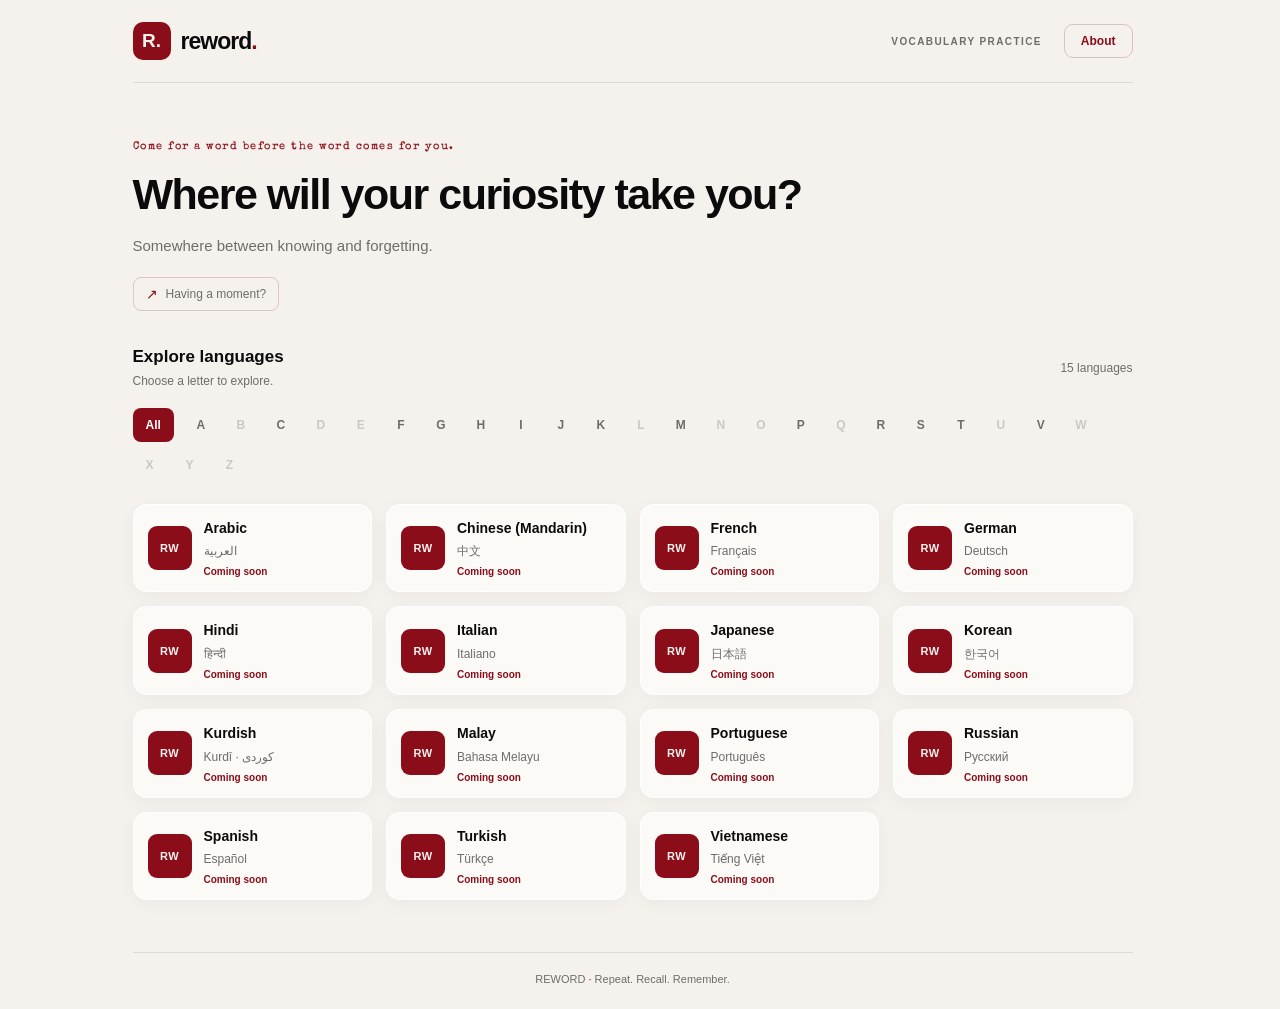
==== commit 3a5d3f4d: "added having a moment button for universal problem" ====
--- a/index.html
+++ b/index.html
@@ -17,7 +17,6 @@
 <link rel="preconnect" href="https://fonts.gstatic.com" crossorigin>
 <link href="https://fonts.googleapis.com/css2?family=Special+Elite&display=swap" rel="stylesheet">
 
-<link rel="stylesheet" href="css/style.css">
 
 
     <link rel="stylesheet" href="css/style.css">
@@ -60,8 +59,22 @@
             <h1>Where will your curiosity take you?</h1>
 
             <p class="intro-description">
-                Choose a language and give your memory a little workout! XD
+                Somewhere between knowing and forgetting.
             </p>
+
+            
+<button
+    class="memory-button"
+    id="memory-open"
+    type="button"
+    aria-haspopup="dialog"
+    aria-controls="memory-dialog"
+>
+    <span class="memory-button-icon" aria-hidden="true">↗</span>
+    Having a moment?
+</button>
+
+
         </section>
 
 
@@ -163,6 +176,63 @@
         </div>
     </dialog>
 
+    
+<!-- LANGUAGE LEARNER MOMENT DIALOG -->
+<dialog
+    id="memory-dialog"
+    class="memory-dialog"
+    aria-labelledby="memory-title"
+>
+    <div class="memory-content">
+
+        <div class="memory-heading">
+            <div>
+                <p class="memory-eyebrow">
+                    A UNIVERSAL EXPERIENCE
+                </p>
+
+                <h2 id="memory-title">
+                    A familiar little tragedy.
+                </h2>
+            </div>
+
+            <button
+                class="memory-close"
+                id="memory-close"
+                type="button"
+                aria-label="Close dialog"
+            >
+                &times;
+            </button>
+        </div>
+
+        <div class="memory-timeline">
+
+            <div class="memory-entry">
+            <span class="memory-label">DAY 01</span>
+            <p>"Easy peasy. I know this word."</p>
+        </div>
+
+        <div class="memory-entry">
+            <span class="memory-label">DAY 02</span>
+            <p>"I've memorized this. Not a problem."</p>
+        </div>
+
+        <div class="memory-entry memory-entry-final">
+            <span class="memory-label">A WEEK LATER</span>
+            <p>"I KNOW I KNOW, BUT WHAT WAS THE WORD?!"</p>
+        </div>
+
+        </div>
+
+        <p class="memory-footer">
+            Somewhere between knowing and forgetting.
+        </p>
+
+    </div>
+</dialog>
+
+
 
     <!-- FOOTER -->
     <footer class="site-footer">
--- a/css/style.css
+++ b/css/style.css
@@ -746,3 +746,193 @@
         animation: none !important;
     }
 }
+
+
+
+/* ========================================
+   15. MEMORY BUTTON
+======================================== */
+
+.memory-button {
+    display: inline-flex;
+    align-items: center;
+    gap: 8px;
+
+    margin-top: 18px;
+    padding: 8px 12px;
+
+    border: 1px solid rgba(139, 13, 26, 0.20);
+    border-radius: 8px;
+
+    background: transparent;
+    color: var(--muted-text);
+
+    font-size: 12px;
+    cursor: pointer;
+
+    transition:
+        color 160ms ease,
+        border-color 160ms ease,
+        background-color 160ms ease;
+}
+
+.memory-button:hover {
+    border-color: var(--crimson);
+    background: rgba(139, 13, 26, 0.045);
+    color: var(--crimson);
+}
+
+.memory-button-icon {
+    color: var(--crimson);
+    font-size: 14px;
+}
+
+
+/* ========================================
+   16. MEMORY DIALOG
+======================================== */
+
+.memory-dialog {
+    width: min(460px, calc(100% - 32px));
+    max-width: 460px;
+    max-height: min(80vh, 620px);
+    padding: 0;
+
+    overflow-y: auto;
+
+    border: 1px solid rgba(11, 11, 11, 0.08);
+    border-radius: 16px;
+
+    background: var(--off-white);
+    color: var(--black);
+
+    box-shadow: 0 24px 80px rgba(0, 0, 0, 0.20);
+}
+
+.memory-dialog::backdrop {
+    background: rgba(11, 11, 11, 0.52);
+}
+
+.memory-content {
+    padding: 28px;
+}
+
+.memory-heading {
+    display: flex;
+    align-items: flex-start;
+    justify-content: space-between;
+    gap: 16px;
+
+    margin-bottom: 28px;
+}
+
+.memory-eyebrow {
+    margin: 0 0 12px;
+
+    color: var(--crimson);
+    font-family: "Special Elite", monospace;
+    font-size: 10px;
+    letter-spacing: 1px;
+    line-height: 1.6;
+}
+
+.memory-heading h2 {
+    margin: 0;
+
+    font-size: 25px;
+    font-weight: 750;
+    line-height: 1.25;
+    letter-spacing: -0.7px;
+}
+
+.memory-close {
+    display: grid;
+    place-items: center;
+    flex: 0 0 34px;
+
+    width: 34px;
+    height: 34px;
+
+    border: 0;
+    border-radius: 50%;
+
+    background: rgba(11, 11, 11, 0.055);
+    color: var(--black);
+
+    font-size: 24px;
+    line-height: 1;
+    cursor: pointer;
+
+    transition:
+        background-color 150ms ease,
+        color 150ms ease;
+}
+
+.memory-close:hover {
+    background: var(--crimson);
+    color: var(--white);
+}
+
+.memory-timeline {
+    display: flex;
+    flex-direction: column;
+    gap: 0;
+}
+
+.memory-entry {
+    padding: 16px 0;
+    border-bottom: 1px solid var(--border);
+}
+
+.memory-entry:first-child {
+    padding-top: 0;
+}
+
+.memory-label {
+    display: block;
+    margin-bottom: 8px;
+
+    color: var(--muted-text);
+    font-size: 9px;
+    font-weight: 750;
+    letter-spacing: 1.3px;
+}
+
+.memory-entry p {
+    margin: 0;
+
+    color: #514D49;
+    font-size: 14px;
+    line-height: 1.7;
+}
+
+.memory-entry-final p {
+    color: var(--crimson);
+    font-weight: 750;
+}
+
+.memory-footer {
+    margin: 22px 0 0;
+
+    color: var(--muted-text);
+    font-family: "Special Elite", monospace;
+    font-size: 12px;
+    line-height: 1.8;
+}
+
+
+/* MEMORY DIALOG — MOBILE */
+
+@media (max-width: 420px) {
+    .memory-content {
+        padding: 22px;
+    }
+
+    .memory-heading h2 {
+        font-size: 22px;
+    }
+
+    .memory-entry p {
+        font-size: 13px;
+    }
+}
